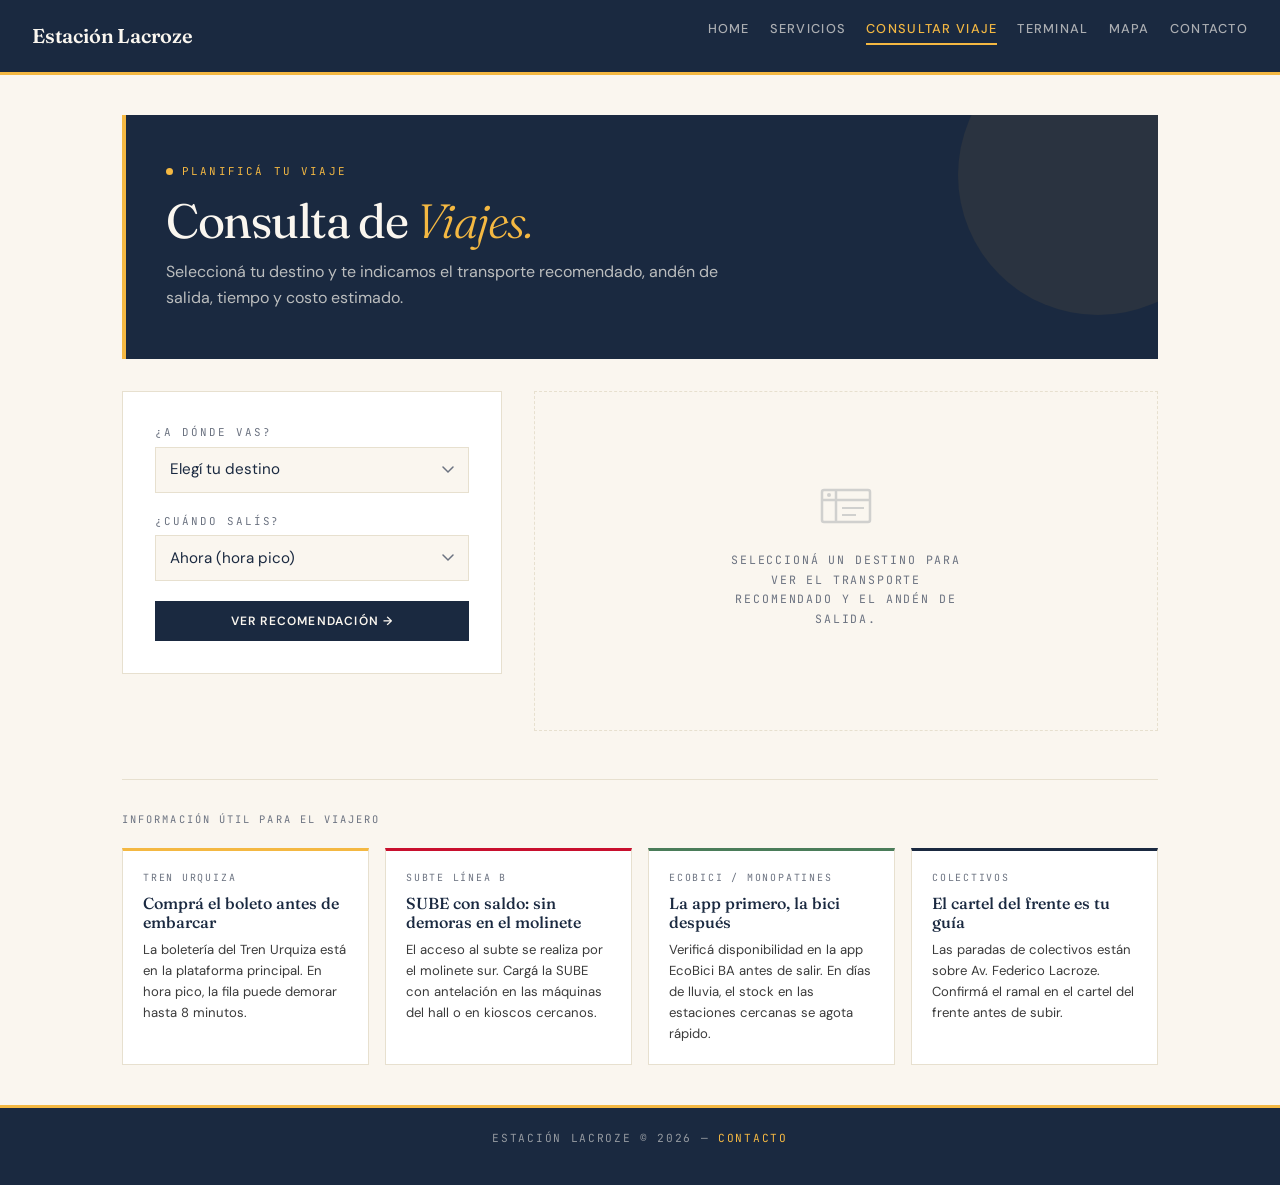
==== consulta-viajes.html @ 79a00d56 "entrega final: consulta de viajes, mapa, servicios terminal + diseño actualizado - nueva página cons" ====
<!DOCTYPE html>
<html lang="es">
<head>
    <meta charset="UTF-8">
    <meta name="viewport" content="width=device-width, initial-scale=1.0">
    <title>Consultar Viaje — Estación Lacroze</title>

    <link rel="preconnect" href="https://fonts.googleapis.com">
    <link rel="preconnect" href="https://fonts.gstatic.com" crossorigin>
    <link href="https://fonts.googleapis.com/css2?family=Fraunces:ital,opsz,wght@0,9..144,300;0,9..144,400;0,9..144,500;0,9..144,600;1,9..144,300;1,9..144,400&family=DM+Sans:wght@300;400;500;600&family=JetBrains+Mono:wght@400;500;600&display=swap" rel="stylesheet">
    <link href="https://cdn.jsdelivr.net/npm/bootstrap@5.3.3/dist/css/bootstrap.min.css" rel="stylesheet">
    <link rel="stylesheet" href="css/style.css">

    <style>
        /* ── LAYOUT CONSULTA ── */
        .consulta-layout {
            display: grid;
            grid-template-columns: 380px 1fr;
            gap: 2rem;
            align-items: start;
            margin-top: 2rem;
        }

        /* ── FORMULARIO ── */
        .form-consulta {
            background: #fff;
            border: 1px solid var(--line);
            padding: 2rem;
        }

        .form-consulta label {
            font-family: var(--mono);
            font-size: 0.68rem;
            text-transform: uppercase;
            letter-spacing: 0.18em;
            color: var(--muted);
            display: block;
            margin-bottom: 0.4rem;
        }

        .form-consulta select {
            width: 100%;
            padding: 0.65rem 0.9rem;
            border: 1px solid var(--line);
            background: var(--cream);
            font-family: var(--sans);
            font-size: 0.95rem;
            color: var(--navy);
            outline: none;
            margin-bottom: 1.25rem;
            border-radius: 0;
            appearance: none;
            -webkit-appearance: none;
            background-image: url("data:image/svg+xml,%3Csvg xmlns='http://www.w3.org/2000/svg' width='12' height='8' viewBox='0 0 12 8'%3E%3Cpath d='M1 1l5 5 5-5' stroke='%236B7280' stroke-width='1.5' fill='none' stroke-linecap='round'/%3E%3C/svg%3E");
            background-repeat: no-repeat;
            background-position: right 0.9rem center;
            padding-right: 2.5rem;
            cursor: pointer;
        }

        .form-consulta select:focus {
            border-color: var(--navy);
        }

        .btn-service {
            display: inline-block;
            padding: 0.7rem 1.5rem;
            background: var(--navy);
            color: var(--cream);
            font-family: var(--sans);
            font-size: 0.75rem;
            font-weight: 600;
            text-transform: uppercase;
            letter-spacing: 0.1em;
            text-decoration: none;
            border: none;
            cursor: pointer;
            width: 100%;
            transition: background 0.2s, color 0.2s;
        }

        .btn-service:hover,
        .btn-service:focus {
            background: var(--yellow);
            color: var(--navy);
            outline: none;
        }

        /* ── PANEL DERECHO: ESTADO VACÍO + RESULTADO ── */
        .resultado-panel {
            min-height: 340px;
        }

        /* Estado vacío */
        .estado-vacio {
            border: 1px dashed var(--line);
            display: flex;
            flex-direction: column;
            align-items: center;
            justify-content: center;
            text-align: center;
            padding: 3rem 2rem;
            min-height: 340px;
            gap: 1rem;
        }

        .estado-vacio-icon {
            width: 56px;
            height: 56px;
            opacity: 0.18;
        }

        .estado-vacio p {
            font-family: var(--mono);
            font-size: 0.72rem;
            text-transform: uppercase;
            letter-spacing: 0.16em;
            color: var(--muted);
            line-height: 1.7;
            max-width: 240px;
        }

        /* ── RESULT CARD ── */
        .result-card {
            background: #fff;
            border: 1px solid var(--line);
            border-left: 4px solid var(--result-accent, var(--yellow));
            padding: 2rem;
            opacity: 0;
            transform: translateY(12px);
            transition: opacity 0.35s ease, transform 0.35s ease;
            display: none;
        }

        .result-card.visible {
            opacity: 1;
            transform: translateY(0);
            display: block;
        }

        .result-badge {
            display: inline-block;
            padding: 0.3rem 0.85rem;
            font-family: var(--mono);
            font-size: 0.65rem;
            text-transform: uppercase;
            letter-spacing: 0.18em;
            font-weight: 600;
            color: #fff;
            margin-bottom: 1rem;
            border-radius: 100px;
        }

        .result-transport {
            font-family: var(--serif);
            font-size: 1.8rem;
            font-weight: 500;
            color: var(--navy);
            letter-spacing: -0.02em;
            margin-bottom: 0.25rem;
            line-height: 1.1;
        }

        .result-destino {
            font-family: var(--mono);
            font-size: 0.72rem;
            text-transform: uppercase;
            letter-spacing: 0.14em;
            color: var(--muted);
            margin-bottom: 1.5rem;
        }

        .result-grid {
            display: grid;
            grid-template-columns: repeat(auto-fit, minmax(140px, 1fr));
            gap: 0.85rem;
            margin: 1.25rem 0;
        }

        .result-stat {
            background: var(--cream);
            padding: 1rem;
            border: 1px solid var(--line);
        }

        .result-stat dt {
            font-family: var(--mono);
            font-size: 0.6rem;
            text-transform: uppercase;
            letter-spacing: 0.15em;
            color: var(--muted);
            margin-bottom: 0.4rem;
        }

        .result-stat dd {
            font-family: var(--serif);
            font-size: 1.3rem;
            color: var(--navy);
            font-weight: 500;
            line-height: 1.1;
        }

        .result-platform {
            display: flex;
            align-items: flex-start;
            gap: 0.75rem;
            background: var(--cream);
            border: 1px solid var(--line);
            padding: 1rem;
            margin-bottom: 1rem;
        }

        .result-platform svg {
            flex-shrink: 0;
            margin-top: 2px;
        }

        .result-platform-text {
            font-family: var(--mono);
            font-size: 0.78rem;
            color: var(--navy);
            letter-spacing: 0.05em;
            line-height: 1.5;
        }

        .result-platform-label {
            font-size: 0.62rem;
            text-transform: uppercase;
            letter-spacing: 0.18em;
            color: var(--muted);
            display: block;
            margin-bottom: 0.2rem;
        }

        .result-tip {
            background: var(--cream);
            border-left: 3px solid var(--yellow);
            padding: 0.85rem 1rem;
            font-size: 0.875rem;
            color: var(--ink-soft);
            margin-top: 1rem;
            line-height: 1.6;
        }

        .alert-pico {
            background: #fef7e6;
            border-left: 3px solid var(--yellow-dark, #D99A1F);
            padding: 0.7rem 1rem;
            font-family: var(--mono);
            font-size: 0.72rem;
            text-transform: uppercase;
            letter-spacing: 0.1em;
            color: var(--navy);
            margin-top: 0.75rem;
        }

        /* ── SEPARADOR SECCIÓN CONTEXTO ── */
        .seccion-contexto {
            margin-top: 3rem;
            padding-top: 2rem;
            border-top: 1px solid var(--line);
        }

        .seccion-contexto-label {
            font-family: var(--mono);
            font-size: 0.65rem;
            text-transform: uppercase;
            letter-spacing: 0.2em;
            color: var(--muted);
            margin-bottom: 1.25rem;
        }

        .tips-grid {
            display: grid;
            grid-template-columns: repeat(auto-fit, minmax(200px, 1fr));
            gap: 1rem;
        }

        .tip-item {
            background: #fff;
            border: 1px solid var(--line);
            border-top: 3px solid var(--line);
            padding: 1.25rem;
        }

        .tip-item.amarillo { border-top-color: var(--yellow); }
        .tip-item.rojo     { border-top-color: var(--red); }
        .tip-item.verde    { border-top-color: var(--green); }
        .tip-item.navy     { border-top-color: var(--navy); }

        .tip-item-label {
            font-family: var(--mono);
            font-size: 0.62rem;
            text-transform: uppercase;
            letter-spacing: 0.18em;
            color: var(--muted);
            margin-bottom: 0.5rem;
        }

        .tip-item h3 {
            font-family: var(--serif);
            font-size: 1rem;
            color: var(--navy);
            font-weight: 500;
            margin-bottom: 0.4rem;
            line-height: 1.2;
        }

        .tip-item p {
            font-size: 0.82rem;
            color: var(--ink-soft);
            line-height: 1.6;
            margin-bottom: 0;
        }

        /* ── RESPONSIVE ── */
        @media (max-width: 900px) {
            .consulta-layout {
                grid-template-columns: 1fr;
            }

            .resultado-panel {
                min-height: auto;
            }

            .estado-vacio {
                min-height: 200px;
                padding: 2rem;
            }
        }

        @media (max-width: 600px) {
            .result-grid {
                grid-template-columns: 1fr 1fr;
            }
        }

        /* ── REDUCED MOTION ── */
        @media (prefers-reduced-motion: reduce) {
            .result-card {
                transition: none;
            }

            .hero-eyebrow .pulse {
                animation: none;
            }
        }
    </style>
</head>
<body>

<header>
    <a class="logo" href="index.html">Estación Lacroze</a>
    <nav>
        <ul>
            <li><a href="index.html">Home</a></li>
            <li><a href="servicios.html">Servicios</a></li>
            <li><a href="consulta-viajes.html" class="active">Consultar Viaje</a></li>
            <li><a href="servicios-terminal.html">Terminal</a></li>
            <li><a href="mapa.html">Mapa</a></li>
            <li><a href="contacto.html">Contacto</a></li>
        </ul>
    </nav>
</header>

<main>

    <!-- HERO -->
    <div class="hero">
        <div class="hero-eyebrow"><span class="pulse"></span>Planificá tu viaje</div>
        <h1>Consulta de <em>Viajes.</em></h1>
        <p>Seleccioná tu destino y te indicamos el transporte recomendado, andén de salida, tiempo y costo estimado.</p>
    </div>

    <!-- LAYOUT PRINCIPAL -->
    <div class="consulta-layout">

        <!-- COLUMNA IZQUIERDA: FORMULARIO -->
        <div class="form-consulta">
            <form id="formConsulta" novalidate>

                <label for="destino">¿A dónde vas?</label>
                <select id="destino" name="destino" required>
                    <option value="" disabled selected>Elegí tu destino</option>
                    <option value="microcentro">Microcentro / Centro</option>
                    <option value="palermo">Palermo / Recoleta</option>
                    <option value="villa-crespo">Villa Crespo / Almagro</option>
                    <option value="colegiales">Colegiales / Belgrano</option>
                    <option value="gran-ba">Gran Buenos Aires (General)</option>
                    <option value="jose-leon-suarez">José León Suárez / Lemos</option>
                    <option value="william-morris">William Morris / Del Viso</option>
                    <option value="aeropuerto">Aeropuerto Ezeiza (EZE)</option>
                    <option value="aeroparque">Aeroparque Jorge Newbery (AEP)</option>
                    <option value="cercano">Destino cercano (hasta 3 km)</option>
                    <option value="taxi">Destino personalizado (taxi/remís)</option>
                </select>

                <label for="hora">¿Cuándo salís?</label>
                <select id="hora" name="hora">
                    <option value="pico">Ahora (hora pico)</option>
                    <option value="manana">Mañana temprano (6–9 hs)</option>
                    <option value="mediodia">Mediodía (12–15 hs)</option>
                    <option value="tarde-noche">Tarde-noche (19–23 hs)</option>
                </select>

                <button type="submit" class="btn-service">Ver recomendación →</button>

            </form>
        </div>

        <!-- COLUMNA DERECHA: RESULTADO -->
        <div class="resultado-panel">

            <!-- Estado vacío (visible por defecto) -->
            <div class="estado-vacio" id="estadoVacio">
                <svg class="estado-vacio-icon" viewBox="0 0 56 56" fill="none" xmlns="http://www.w3.org/2000/svg" aria-hidden="true">
                    <rect x="4" y="12" width="48" height="32" rx="2" stroke="#1A2940" stroke-width="2.5"/>
                    <line x1="4" y1="22" x2="52" y2="22" stroke="#1A2940" stroke-width="2.5"/>
                    <line x1="18" y1="12" x2="18" y2="44" stroke="#1A2940" stroke-width="2.5"/>
                    <circle cx="11" cy="17" r="2" fill="#1A2940"/>
                    <line x1="24" y1="30" x2="46" y2="30" stroke="#1A2940" stroke-width="2"/>
                    <line x1="24" y1="37" x2="38" y2="37" stroke="#1A2940" stroke-width="2"/>
                </svg>
                <p>Seleccioná un destino para ver el transporte recomendado y el andén de salida.</p>
            </div>

            <!-- Card de resultado (oculta hasta consulta) -->
            <div class="result-card" id="resultado" style="display:none" aria-live="polite">

                <!-- Badge transporte -->
                <span class="result-badge" id="resBadge"></span>

                <!-- Nombre del transporte -->
                <div class="result-transport" id="resTransport"></div>
                <div class="result-destino" id="resDestino"></div>

                <!-- Andén -->
                <div class="result-platform" id="resPlatform">
                    <svg width="20" height="20" viewBox="0 0 20 20" fill="none" xmlns="http://www.w3.org/2000/svg" aria-hidden="true">
                        <rect x="2" y="4" width="16" height="12" rx="1" stroke="#1A2940" stroke-width="1.5"/>
                        <line x1="2" y1="8" x2="18" y2="8" stroke="#1A2940" stroke-width="1.5"/>
                        <line x1="7" y1="4" x2="7" y2="16" stroke="#1A2940" stroke-width="1.5"/>
                    </svg>
                    <div>
                        <span class="result-platform-label">Andén / Acceso</span>
                        <div class="result-platform-text" id="resPlatformText"></div>
                    </div>
                </div>

                <!-- Grid de estadísticas -->
                <dl class="result-grid">
                    <div class="result-stat">
                        <dt>Tiempo estimado</dt>
                        <dd id="resTime"></dd>
                    </div>
                    <div class="result-stat">
                        <dt>Costo aprox.</dt>
                        <dd id="resCost"></dd>
                    </div>
                </dl>

                <!-- Tip -->
                <div class="result-tip" id="resTip"></div>

                <!-- Aviso hora pico (condicional) -->
                <div class="alert-pico" id="alertPico" style="display:none">
                    ⚑ Servicio con alta demanda. Considerá salir con 10 min de anticipación.
                </div>

            </div>

        </div><!-- /resultado-panel -->

    </div><!-- /consulta-layout -->

    <!-- SECCIÓN CONTEXTUAL: CONSEJOS GENERALES -->
    <div class="seccion-contexto">
        <div class="seccion-contexto-label">Información útil para el viajero</div>
        <div class="tips-grid">
            <div class="tip-item amarillo">
                <div class="tip-item-label">Tren Urquiza</div>
                <h3>Comprá el boleto antes de embarcar</h3>
                <p>La boletería del Tren Urquiza está en la plataforma principal. En hora pico, la fila puede demorar hasta 8 minutos.</p>
            </div>
            <div class="tip-item rojo">
                <div class="tip-item-label">Subte Línea B</div>
                <h3>SUBE con saldo: sin demoras en el molinete</h3>
                <p>El acceso al subte se realiza por el molinete sur. Cargá la SUBE con antelación en las máquinas del hall o en kioscos cercanos.</p>
            </div>
            <div class="tip-item verde">
                <div class="tip-item-label">Ecobici / Monopatines</div>
                <h3>La app primero, la bici después</h3>
                <p>Verificá disponibilidad en la app EcoBici BA antes de salir. En días de lluvia, el stock en las estaciones cercanas se agota rápido.</p>
            </div>
            <div class="tip-item navy">
                <div class="tip-item-label">Colectivos</div>
                <h3>El cartel del frente es tu guía</h3>
                <p>Las paradas de colectivos están sobre Av. Federico Lacroze. Confirmá el ramal en el cartel del frente antes de subir.</p>
            </div>
        </div>
    </div>

</main>

<footer>
    <p>Estación Lacroze &copy; 2026 &mdash; <a href="contacto.html">Contacto</a></p>
</footer>

<script src="https://cdn.jsdelivr.net/npm/bootstrap@5.3.3/dist/js/bootstrap.bundle.min.js"></script>

<script>
    const tripData = {
        microcentro: {
            label: 'Microcentro / Centro',
            transport: 'Subte Línea B',
            platform: 'Molinete sur — Acceso Subte',
            time: 23,
            cost: 250,
            accent: '#C8102E',
            tip: 'Dirección Leandro N. Alem. Frecuencia cada 5 min en hora pico.'
        },
        palermo: {
            label: 'Palermo / Recoleta',
            transport: 'Subte Línea B → transborde D',
            platform: 'Molinete sur — Acceso Subte',
            time: 32,
            cost: 250,
            accent: '#C8102E',
            tip: 'Bajá en Carlos Pellegrini y transbordá a la Línea D dirección Congreso de Tucumán.'
        },
        'villa-crespo': {
            label: 'Villa Crespo / Almagro',
            transport: 'Colectivo Líneas 39 / 65',
            platform: 'Parada colectivos — Av. Federico Lacroze',
            time: 18,
            cost: 250,
            accent: '#1A2940',
            tip: 'Línea 39 hacia Constitución o Línea 65 hacia Palermo.'
        },
        colegiales: {
            label: 'Colegiales / Belgrano',
            transport: 'Colectivo Líneas 42 / 151',
            platform: 'Parada colectivos — Av. Federico Lacroze (norte)',
            time: 12,
            cost: 250,
            accent: '#1A2940',
            tip: 'Múltiples líneas frecuentes hacia el norte. Verificá el cartel del colectivo.'
        },
        'gran-ba': {
            label: 'Gran Buenos Aires (General)',
            transport: 'Tren Urquiza',
            platform: 'Andén 1 o 2 — Plataforma Tren Urquiza',
            time: 45,
            cost: 350,
            accent: '#F4B842',
            tip: 'Consultá el cuadro de destinos en la pantalla del andén. Comprá el boleto en boletería.'
        },
        'jose-leon-suarez': {
            label: 'José León Suárez / Lemos',
            transport: 'Tren Urquiza',
            platform: 'Andén 1 — Plataforma Tren Urquiza',
            time: 38,
            cost: 350,
            accent: '#F4B842',
            tip: 'Ramal José León Suárez. Sale cada 20 min en hora pico.'
        },
        'william-morris': {
            label: 'William Morris / Del Viso',
            transport: 'Tren Urquiza',
            platform: 'Andén 2 — Plataforma Tren Urquiza',
            time: 55,
            cost: 350,
            accent: '#F4B842',
            tip: 'Ramal Migueletes o Del Viso. Verificar destino en pantalla del andén.'
        },
        aeropuerto: {
            label: 'Aeropuerto Ezeiza (EZE)',
            transport: 'Tren Urquiza → combinaciones',
            platform: 'Andén 1 — Plataforma Tren Urquiza',
            time: 90,
            cost: 3500,
            accent: '#F4B842',
            tip: 'Tren hasta Once, luego Aeropuerto Express o colectivo Ezeiza desde Liniers.'
        },
        aeroparque: {
            label: 'Aeroparque Jorge Newbery (AEP)',
            transport: 'Subte Línea B → taxi',
            platform: 'Molinete sur — Acceso Subte',
            time: 40,
            cost: 1200,
            accent: '#C8102E',
            tip: 'Bajá en Pasteur o Pueyrredón, tomá taxi hasta Aeroparque (~$900 adicionales).'
        },
        cercano: {
            label: 'Destino cercano (hasta 3 km)',
            transport: 'Ecobici / Monopatín eléctrico',
            platform: 'Estación Ecobici — Salida norte (Av. Lacroze)',
            time: 12,
            cost: 0,
            accent: '#4A7C59',
            tip: 'Gratis con SUBE o la app EcoBici BA. Ideal para distancias cortas en clima templado.'
        },
        taxi: {
            label: 'Destino personalizado (taxi/remís)',
            transport: 'Taxi / Remís oficial',
            platform: 'Parada oficial taxis — Lateral norte de la estación',
            time: null,
            cost: null,
            accent: '#4A6FA5',
            tip: 'Tarifa según taxímetro. Parada con control de tarifas. Pedí siempre comprobante.'
        }
    };

    const form        = document.getElementById('formConsulta');
    const selectDest  = document.getElementById('destino');
    const selectHora  = document.getElementById('hora');
    const estadoVacio = document.getElementById('estadoVacio');
    const resultado   = document.getElementById('resultado');
    const alertPico   = document.getElementById('alertPico');

    form.addEventListener('submit', function (e) {
        e.preventDefault();

        const key  = selectDest.value;
        const hora = selectHora.value;

        if (!key) {
            selectDest.focus();
            return;
        }

        const trip = tripData[key];
        if (!trip) return;

        // Formatear valores
        const timeStr = trip.time === null
            ? 'Variable según tráfico'
            : trip.time + ' min';

        let costStr;
        if (trip.cost === null) {
            costStr = 'Según taxímetro';
        } else if (trip.cost === 0) {
            costStr = 'Gratuito';
        } else {
            costStr = '$' + trip.cost.toLocaleString('es-AR');
        }

        // Inyectar datos
        document.getElementById('resBadge').textContent      = trip.transport;
        document.getElementById('resBadge').style.background = trip.accent;
        document.getElementById('resTransport').textContent  = trip.transport;
        document.getElementById('resDestino').textContent    = 'Destino: ' + trip.label;
        document.getElementById('resPlatformText').textContent = trip.platform;
        document.getElementById('resTime').textContent       = timeStr;
        document.getElementById('resCost').textContent       = costStr;
        document.getElementById('resTip').textContent        = trip.tip;

        // Color del borde izquierdo de la card
        resultado.style.setProperty('--result-accent', trip.accent);

        // Alerta hora pico
        const esPico = hora === 'pico' || hora === 'tarde-noche';
        alertPico.style.display = esPico ? 'block' : 'none';

        // Mostrar resultado, ocultar vacío
        estadoVacio.style.display = 'none';

        // Resetear animación
        resultado.style.display = 'block';
        resultado.classList.remove('visible');

        // Forzar reflow para que la transición se dispare
        void resultado.offsetWidth;
        resultado.classList.add('visible');

        // Scroll suave al resultado en mobile
        if (window.innerWidth <= 900) {
            resultado.scrollIntoView({ behavior: 'smooth', block: 'start' });
        }
    });
</script>

</body>
</html>
---- css/style.css ----
/* =============================================
   Estación Lacroze — Sistema de diseño
   Carpeta de Diseño · Consultora La Bo · 2026

   Paleta:
     #1A2940  Lacroze Navy   (primario)
     #F4B842  Urquiza Yellow (acento)
     #FAF6EF  Andén Cream    (fondo)
     #1A1A1A  Carbon         (texto)
     #C8102E  Subte Red      (Línea B)
     #4A7C59  Eco Green      (sustentable)
     #E7E0CF  Concrete       (bordes)

   Tipografías:
     Fraunces     — Display / títulos
     DM Sans      — Cuerpo / interfaz
     JetBrains Mono — Datos / horarios
   ============================================= */

:root {
    --navy:       #1A2940;
    --navy-soft:  #2D3E5C;
    --yellow:     #F4B842;
    --yellow-dark:#D99A1F;
    --cream:      #FAF6EF;
    --cream-alt:  #F2EDE0;
    --ink:        #1A1A1A;
    --ink-soft:   #3A3A3A;
    --muted:      #6B7280;
    --line:       #E7E0CF;
    --line-soft:  #EDE7D8;
    --red:        #C8102E;
    --green:      #4A7C59;

    --serif: 'Fraunces', Georgia, serif;
    --sans:  'DM Sans', 'Segoe UI', Arial, sans-serif;
    --mono:  'JetBrains Mono', 'Courier New', monospace;
}

*, *::before, *::after {
    box-sizing: border-box;
    margin: 0;
    padding: 0;
}

body {
    font-family: var(--sans);
    background-color: var(--cream);
    color: var(--ink);
    min-height: 100vh;
    display: flex;
    flex-direction: column;
    -webkit-font-smoothing: antialiased;
}

/* ── HEADER ── */
header {
    background-color: var(--navy);
    padding: 1rem 2rem;
    display: flex;
    align-items: center;
    justify-content: space-between;
    border-bottom: 3px solid var(--yellow);
}

header .logo {
    color: var(--cream);
    font-family: var(--serif);
    font-size: 1.25rem;
    font-weight: 600;
    letter-spacing: -0.01em;
    text-decoration: none;
    line-height: 1;
}

header nav ul {
    list-style: none;
    display: flex;
    gap: 1.25rem;
    flex-wrap: wrap;
}

header nav ul li a {
    color: rgba(250, 246, 239, 0.65);
    text-decoration: none;
    font-family: var(--sans);
    font-size: 0.8rem;
    font-weight: 500;
    text-transform: uppercase;
    letter-spacing: 0.1em;
    padding: 0.4rem 0;
    border-bottom: 2px solid transparent;
    transition: color 0.2s, border-color 0.2s;
}

header nav ul li a:hover,
header nav ul li a.active {
    color: var(--yellow);
    border-bottom-color: var(--yellow);
}

/* ── MAIN ── */
main {
    flex: 1;
    padding: 2.5rem 2rem;
    max-width: 1100px;
    width: 100%;
    margin: 0 auto;
}

main > h1 {
    font-family: var(--serif);
    font-size: 2.2rem;
    color: var(--navy);
    margin-bottom: 0.5rem;
    font-weight: 500;
    letter-spacing: -0.02em;
    line-height: 1.1;
}

main > p {
    font-size: 1rem;
    color: var(--ink-soft);
    margin-bottom: 1.5rem;
    line-height: 1.65;
}

/* ── HERO (index) ── */
.hero {
    background-color: var(--navy);
    color: var(--cream);
    padding: 3rem 2.5rem;
    margin-bottom: 2rem;
    border-left: 4px solid var(--yellow);
    position: relative;
    overflow: hidden;
}

.hero::after {
    content: '';
    position: absolute;
    right: -80px;
    top: -80px;
    width: 280px;
    height: 280px;
    border-radius: 50%;
    background: rgba(244, 184, 66, 0.07);
    pointer-events: none;
}

.hero-eyebrow {
    font-family: var(--mono);
    font-size: 0.68rem;
    text-transform: uppercase;
    letter-spacing: 0.2em;
    color: var(--yellow);
    margin-bottom: 1.1rem;
    display: flex;
    align-items: center;
    gap: 0.55rem;
}

.hero-eyebrow .pulse {
    display: inline-block;
    width: 7px;
    height: 7px;
    background: var(--yellow);
    border-radius: 50%;
    animation: pulse 2s infinite;
    flex-shrink: 0;
}

@keyframes pulse {
    0%, 100% { opacity: 1; }
    50%       { opacity: 0.25; }
}

.hero h1 {
    font-family: var(--serif);
    font-size: clamp(2rem, 5vw, 3rem);
    color: var(--cream);
    margin-bottom: 0.85rem;
    font-weight: 400;
    letter-spacing: -0.03em;
    line-height: 1;
}

.hero h1 em {
    font-style: italic;
    font-weight: 300;
    color: var(--yellow);
}

.hero p {
    font-size: 1rem;
    color: rgba(250, 246, 239, 0.72);
    max-width: 580px;
    margin-bottom: 0;
    line-height: 1.65;
}

/* ── CARDS (servicios) ── */
.cards-grid {
    display: grid;
    grid-template-columns: repeat(auto-fit, minmax(200px, 1fr));
    gap: 1.25rem;
    margin-top: 2rem;
}

.card {
    background-color: #fff;
    border: 1px solid var(--line);
    border-radius: 0;
    padding: 1.25rem;
    display: flex;
    flex-direction: column;
    gap: 0.6rem;
    transition: box-shadow 0.2s, transform 0.2s;
    position: relative;
    border-top: 3px solid var(--yellow);
}

.card:hover {
    box-shadow: 0 6px 24px rgba(26, 41, 64, 0.1);
    transform: translateY(-3px);
}

.card img {
    margin: -1.25rem -1.25rem 0.75rem;
    width: calc(100% + 2.5rem);
    height: 160px;
    object-fit: cover;
    display: block;
}

.card h2 {
    font-family: var(--serif);
    font-size: 1.1rem;
    color: var(--navy);
    font-weight: 600;
}

.card p {
    font-size: 0.875rem;
    color: var(--muted);
    margin-bottom: 0;
    flex: 1;
    line-height: 1.55;
}

.card a {
    display: inline-block;
    margin-top: auto;
    padding: 0.5rem 1rem;
    background-color: var(--navy);
    color: var(--cream);
    text-decoration: none;
    font-family: var(--sans);
    font-size: 0.75rem;
    font-weight: 600;
    text-transform: uppercase;
    letter-spacing: 0.1em;
    text-align: center;
    transition: background-color 0.2s, color 0.2s;
}

.card a:hover {
    background-color: var(--yellow);
    color: var(--navy);
}

/* ── CARRUSEL ── */
.carousel {
    position: relative;
    width: 100%;
    overflow: hidden;
    margin-bottom: 2rem;
    background-color: var(--navy);
}

.carousel-track {
    display: flex;
    transition: transform 0.5s ease;
}

.carousel-slide {
    min-width: 100%;
    position: relative;
}

.carousel-slide img {
    width: 100%;
    height: 420px;
    object-fit: cover;
    display: block;
    opacity: 0.78;
}

.carousel-caption {
    position: absolute;
    bottom: 0;
    left: 0;
    right: 0;
    background: linear-gradient(transparent, rgba(26, 41, 64, 0.92));
    color: var(--cream);
    padding: 2.5rem 1.75rem 1.5rem;
}

.carousel-caption h2 {
    font-family: var(--serif);
    font-size: 1.7rem;
    margin-bottom: 0.3rem;
    font-weight: 400;
    letter-spacing: -0.02em;
    line-height: 1;
}

.carousel-caption p {
    font-family: var(--mono);
    font-size: 0.7rem;
    text-transform: uppercase;
    letter-spacing: 0.15em;
    color: rgba(250, 246, 239, 0.6);
    margin-bottom: 0;
}

.carousel-btn {
    position: absolute;
    top: 50%;
    transform: translateY(-50%);
    background-color: rgba(26, 41, 64, 0.75);
    color: var(--cream);
    border: none;
    padding: 0.9rem 1.1rem;
    font-size: 1.3rem;
    cursor: pointer;
    border-radius: 0;
    transition: background-color 0.2s, color 0.2s;
    z-index: 10;
}

.carousel-btn:hover {
    background-color: var(--yellow);
    color: var(--navy);
}

.carousel-btn.prev { left: 0; }
.carousel-btn.next { right: 0; }

.carousel-dots {
    position: absolute;
    bottom: 1rem;
    right: 1.25rem;
    display: flex;
    gap: 0.4rem;
}

.carousel-dots button {
    width: 8px;
    height: 8px;
    border-radius: 50%;
    border: none;
    background-color: rgba(250, 246, 239, 0.35);
    cursor: pointer;
    padding: 0;
    transition: background-color 0.2s;
}

.carousel-dots button.active {
    background-color: var(--yellow);
}

/* ── PAGE HERO (páginas internas) ── */
.page-hero {
    padding: 2.25rem 2.5rem;
    background: linear-gradient(135deg, var(--cream-alt) 0%, #e8dfc8 100%);
    border-bottom: 1px solid var(--line);
    border-left: 4px solid var(--yellow);
    margin-bottom: 0;
}

.page-hero.linea-b {
    border-left-color: var(--red);
}

.line-badge {
    display: inline-flex;
    align-items: center;
    gap: 0.5rem;
    padding: 0.35rem 0.9rem;
    background: var(--yellow);
    color: var(--navy);
    font-family: var(--mono);
    font-size: 0.65rem;
    font-weight: 700;
    text-transform: uppercase;
    letter-spacing: 0.18em;
    border-radius: 100px;
    margin-bottom: 1rem;
}

.line-badge.red {
    background: var(--red);
    color: white;
}

.line-badge::before {
    content: '';
    width: 7px;
    height: 7px;
    background: rgba(255, 255, 255, 0.5);
    border-radius: 50%;
    flex-shrink: 0;
}

.page-hero h1 {
    font-family: var(--serif);
    font-size: 2.6rem;
    color: var(--navy);
    letter-spacing: -0.03em;
    line-height: 1;
    margin-bottom: 0.75rem;
    font-weight: 500;
}

.page-hero > p {
    color: var(--ink-soft);
    max-width: 580px;
    line-height: 1.65;
    font-size: 1rem;
}

/* ── SERVICIO INDIVIDUAL ── */
.servicio-detalle {
    background-color: #fff;
    border: 1px solid var(--line);
    padding: 2rem;
    margin-top: 1.5rem;
}

.servicio-detalle h2 {
    font-family: var(--serif);
    color: var(--yellow-dark);
    margin-bottom: 0.75rem;
    font-size: 1.4rem;
    font-weight: 600;
}

/* ── SECCIONES CON IMAGEN ── */
.seccion {
    margin-top: 2.5rem;
}

.seccion h2 {
    font-family: var(--serif);
    font-size: 1.5rem;
    color: var(--navy);
    margin-bottom: 1rem;
    padding-bottom: 0.4rem;
    border-bottom: 3px solid var(--yellow);
    display: inline-block;
    font-weight: 500;
    letter-spacing: -0.01em;
}

.seccion-media {
    display: flex;
    gap: 2rem;
    align-items: flex-start;
    background-color: #fff;
    border: 1px solid var(--line);
    padding: 1.5rem;
    margin-top: 1rem;
}

.seccion-media.reverse {
    flex-direction: row-reverse;
}

.seccion-media img {
    width: 45%;
    max-width: 480px;
    object-fit: cover;
    flex-shrink: 0;
}

.seccion-media .texto {
    flex: 1;
}

.seccion-media .texto p {
    margin-bottom: 1rem;
    line-height: 1.7;
    color: var(--ink-soft);
    font-size: 0.975rem;
}

.seccion-media .texto p:last-child {
    margin-bottom: 0;
}

.seccion-galeria {
    display: grid;
    grid-template-columns: 1fr 1fr;
    gap: 1rem;
    margin-top: 1rem;
}

.seccion-galeria img {
    width: 100%;
    object-fit: cover;
    height: 260px;
}

.seccion-galeria .texto {
    background-color: #fff;
    border: 1px solid var(--line);
    padding: 1.5rem;
    display: flex;
    flex-direction: column;
    justify-content: center;
}

.seccion-galeria .texto p {
    margin-bottom: 1rem;
    line-height: 1.7;
    color: var(--ink-soft);
    font-size: 0.975rem;
}

.seccion-galeria .texto p:last-child {
    margin-bottom: 0;
}

.recorrido-img {
    width: 100%;
    background-color: #fff;
    border: 1px solid var(--line);
    padding: 1.5rem;
    margin-top: 1rem;
    text-align: center;
}

.recorrido-img img {
    max-width: 100%;
    height: auto;
    display: block;
    margin: 0 auto 1.25rem;
}

.recorrido-img p {
    text-align: left;
    line-height: 1.7;
    color: var(--ink-soft);
    font-size: 0.975rem;
}

/* ── FORMAS DE PAGO ── */
.formas-pago {
    background-color: #fff;
    border: 1px solid var(--line);
    padding: 1.5rem;
    margin-top: 1rem;
}

.formas-pago > p {
    color: var(--ink-soft);
    font-size: 0.975rem;
}

.formas-pago ul {
    list-style: none;
    display: grid;
    grid-template-columns: repeat(auto-fit, minmax(200px, 1fr));
    gap: 1rem;
    margin-top: 1rem;
}

.formas-pago ul li {
    background-color: var(--cream);
    border-left: 3px solid var(--yellow);
    padding: 0.85rem 1rem;
    font-family: var(--sans);
    font-weight: 600;
    color: var(--navy);
    line-height: 1.5;
    font-size: 0.9rem;
}

.formas-pago ul li span {
    display: block;
    font-size: 0.82rem;
    font-weight: 400;
    color: var(--muted);
    margin-top: 0.25rem;
    font-family: var(--sans);
    line-height: 1.45;
}

/* ── PARADAS (Línea B) ── */
.paradas-list {
    display: flex;
    flex-direction: column;
    background-color: #fff;
    border: 1px solid var(--line);
    padding: 1.5rem;
    margin-top: 1rem;
    gap: 0;
}

.parada {
    display: flex;
    align-items: center;
    gap: 1rem;
    padding: 0.6rem 0;
    border-bottom: 1px solid var(--line-soft);
    font-family: var(--mono);
    font-size: 0.78rem;
    color: var(--ink-soft);
    letter-spacing: 0.04em;
}

.parada:last-child {
    border-bottom: none;
}

.parada::before {
    content: '';
    width: 10px;
    height: 10px;
    border-radius: 50%;
    background: var(--yellow);
    border: 2px solid var(--navy);
    flex-shrink: 0;
}

.parada.terminal {
    font-weight: 600;
    color: var(--navy);
}

.parada.terminal::before {
    background: var(--navy);
    border-color: var(--navy);
}

.parada.linea-b::before {
    background: var(--red);
    border-color: var(--red);
}

.parada.linea-b.terminal::before {
    background: var(--navy);
}

/* ── CONTACTO ── */
.contacto-info {
    background-color: #fff;
    border: 1px solid var(--line);
    padding: 2rem;
    margin-top: 1.5rem;
    max-width: 520px;
}

.contacto-info p {
    margin-bottom: 0.75rem;
    color: var(--ink-soft);
    line-height: 1.65;
    font-size: 0.975rem;
}

/* ── FOOTER ── */
footer {
    background-color: var(--navy);
    color: rgba(250, 246, 239, 0.55);
    text-align: center;
    padding: 1.4rem 2rem;
    font-family: var(--mono);
    font-size: 0.7rem;
    text-transform: uppercase;
    letter-spacing: 0.15em;
    border-top: 3px solid var(--yellow);
}

footer a {
    color: var(--yellow);
    text-decoration: none;
}

footer a:hover {
    color: var(--yellow-dark);
}

/* ── RESPONSIVE ── */
@media (max-width: 768px) {
    header {
        flex-direction: column;
        gap: 0.75rem;
        padding: 1rem;
    }

    header nav ul {
        gap: 1.25rem;
    }

    .hero {
        padding: 2rem 1.25rem;
    }

    .hero h1 {
        font-size: 2rem;
    }

    .carousel-slide img {
        height: 260px;
    }

    .seccion-media {
        flex-direction: column;
    }

    .seccion-media img {
        width: 100%;
        max-width: 100%;
    }

    .seccion-galeria {
        grid-template-columns: 1fr;
    }

    .page-hero {
        padding: 1.5rem 1.25rem;
    }

    .page-hero h1 {
        font-size: 2rem;
    }

    .cards-grid {
        grid-template-columns: 1fr 1fr;
    }
}

@media (max-width: 480px) {
    .cards-grid {
        grid-template-columns: 1fr;
    }
}
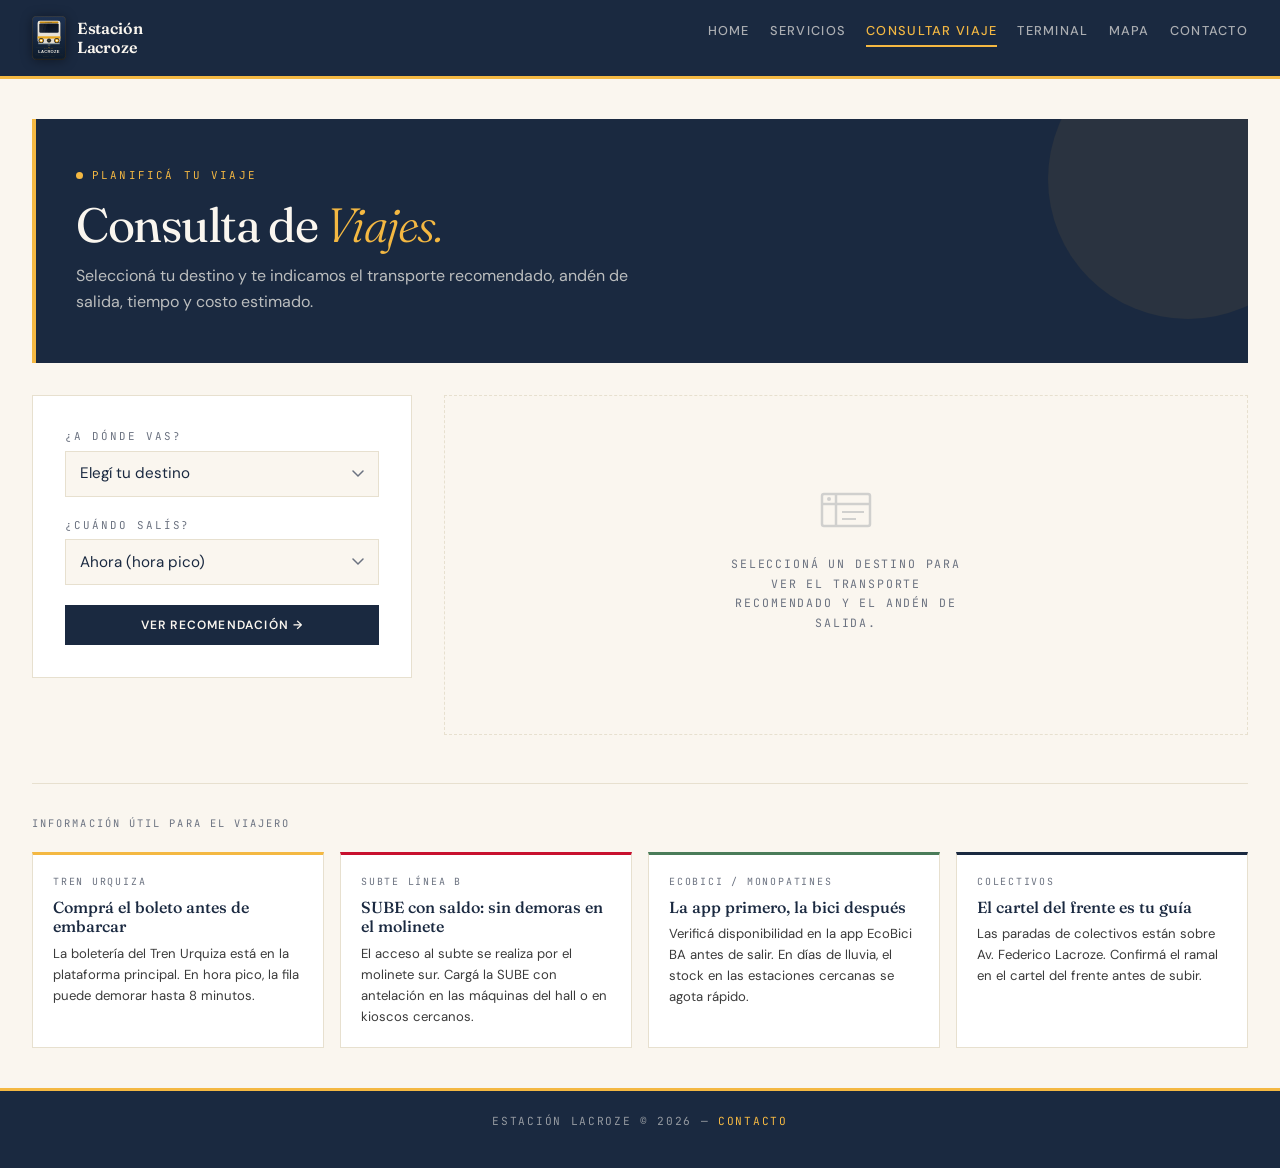
==== commit 93837763: "diseño: logo SVG, consistencia visual entre páginas y mejor layout desktop - Agrega img/logo.svg (ba" ====
--- a/consulta-viajes.html
+++ b/consulta-viajes.html
@@ -350,7 +350,10 @@
 <body>
 
 <header>
-    <a class="logo" href="index.html">Estación Lacroze</a>
+    <a class="logo" href="index.html">
+        <img src="img/logo.svg" alt="Estación Lacroze">
+        <span>Estación<br>Lacroze</span>
+    </a>
     <nav>
         <ul>
             <li><a href="index.html">Home</a></li>
--- a/css/style.css
+++ b/css/style.css
@@ -64,13 +64,27 @@
 }
 
 header .logo {
+    display: flex;
+    align-items: center;
+    gap: 0.7rem;
+    text-decoration: none;
+    flex-shrink: 0;
+}
+
+header .logo img {
+    height: 44px;
+    width: auto;
+    display: block;
+    filter: drop-shadow(0 1px 6px rgba(0,0,0,0.4));
+}
+
+header .logo span {
     color: var(--cream);
     font-family: var(--serif);
-    font-size: 1.25rem;
+    font-size: 1rem;
     font-weight: 600;
     letter-spacing: -0.01em;
-    text-decoration: none;
-    line-height: 1;
+    line-height: 1.2;
 }
 
 header nav ul {
@@ -103,7 +117,7 @@
 main {
     flex: 1;
     padding: 2.5rem 2rem;
-    max-width: 1100px;
+    max-width: 1280px;
     width: 100%;
     margin: 0 auto;
 }
@@ -691,6 +705,301 @@
     color: var(--yellow-dark);
 }
 
+/* ── STATS ROW (page heroes) ── */
+.stats-row {
+    display: flex;
+    gap: 0;
+    border-top: 1px solid rgba(26, 41, 64, 0.12);
+    margin-top: 1.75rem;
+}
+
+.stat-item {
+    flex: 1;
+    padding: 1rem 1.25rem 0;
+    border-right: 1px solid rgba(26, 41, 64, 0.1);
+}
+
+.stat-item:last-child {
+    border-right: none;
+}
+
+.stat-item strong {
+    display: block;
+    font-family: var(--mono);
+    font-size: 1.45rem;
+    font-weight: 600;
+    color: var(--navy);
+    line-height: 1;
+    margin-bottom: 0.3rem;
+    font-variant-numeric: tabular-nums;
+}
+
+.stat-item span {
+    font-family: var(--mono);
+    font-size: 0.65rem;
+    text-transform: uppercase;
+    letter-spacing: 0.15em;
+    color: var(--muted);
+}
+
+/* ── CONTENT + SIDEBAR GRID ── */
+.content-sidebar {
+    display: grid;
+    grid-template-columns: 1fr 300px;
+    gap: 2rem;
+    align-items: start;
+    margin-top: 1rem;
+}
+
+/* ── INFO TABLE (ficha técnica dark) ── */
+.info-table-wrap {
+    background: var(--navy);
+    overflow: hidden;
+}
+
+.info-table-wrap h3 {
+    background: var(--yellow);
+    color: var(--navy);
+    padding: 0.75rem 1.25rem;
+    font-family: var(--mono);
+    font-size: 0.65rem;
+    font-weight: 700;
+    text-transform: uppercase;
+    letter-spacing: 0.18em;
+    margin-bottom: 0;
+}
+
+.info-table {
+    width: 100%;
+    border-collapse: collapse;
+    font-family: var(--mono);
+    font-size: 0.78rem;
+}
+
+.info-table tr {
+    border-bottom: 1px solid rgba(255, 255, 255, 0.07);
+}
+
+.info-table tr:last-child {
+    border-bottom: none;
+}
+
+.info-table td {
+    padding: 0.72rem 1.25rem;
+}
+
+.info-table td:first-child {
+    color: rgba(250, 246, 239, 0.45);
+    text-transform: uppercase;
+    letter-spacing: 0.06em;
+    font-size: 0.65rem;
+    font-weight: 600;
+    width: 42%;
+}
+
+.info-table td:last-child {
+    color: var(--cream);
+    font-weight: 500;
+}
+
+/* ── ALERT BOX ── */
+.alerta {
+    background: #fffaed;
+    border-left: 3px solid var(--yellow);
+    padding: 1rem 1.25rem;
+    margin-top: 1rem;
+    font-size: 0.9rem;
+    line-height: 1.65;
+    color: var(--ink-soft);
+}
+
+.alerta strong {
+    color: var(--ink);
+}
+
+/* ── FREQUENCY CARDS GRID ── */
+.freq-grid {
+    display: grid;
+    grid-template-columns: repeat(auto-fit, minmax(170px, 1fr));
+    gap: 1rem;
+    margin-top: 1rem;
+}
+
+.freq-card {
+    background: white;
+    border: 1px solid var(--line);
+    border-top: 3px solid var(--yellow);
+    padding: 1.25rem;
+    text-align: center;
+}
+
+.freq-card h4 {
+    font-family: var(--mono);
+    font-size: 0.65rem;
+    text-transform: uppercase;
+    letter-spacing: 0.15em;
+    color: var(--muted);
+    margin-bottom: 0.6rem;
+}
+
+.freq-card strong {
+    display: block;
+    font-family: var(--mono);
+    font-size: 1.2rem;
+    color: var(--navy);
+    font-weight: 600;
+    margin-bottom: 0.4rem;
+    line-height: 1.2;
+    font-variant-numeric: tabular-nums;
+}
+
+.freq-card p {
+    font-size: 0.78rem;
+    color: var(--muted);
+    margin-bottom: 0;
+    line-height: 1.45;
+}
+
+/* ── FEATURE CARDS GRID ── */
+.feature-grid {
+    display: grid;
+    grid-template-columns: repeat(auto-fit, minmax(240px, 1fr));
+    gap: 1rem;
+    margin-top: 1rem;
+}
+
+.feature-card {
+    background: white;
+    border: 1px solid var(--line);
+    padding: 1.25rem;
+}
+
+.feature-card h3 {
+    font-family: var(--serif);
+    font-size: 1rem;
+    color: var(--navy);
+    margin-bottom: 0.5rem;
+    font-weight: 600;
+    padding-bottom: 0.5rem;
+    border-bottom: 2px solid var(--yellow);
+    display: inline-block;
+}
+
+.feature-card ul {
+    list-style: none;
+    padding: 0;
+    margin-top: 0.5rem;
+}
+
+.feature-card ul li {
+    font-size: 0.875rem;
+    color: var(--ink-soft);
+    padding: 0.4rem 0 0.4rem 1rem;
+    border-bottom: 1px solid var(--line-soft);
+    position: relative;
+    line-height: 1.45;
+}
+
+.feature-card ul li:last-child {
+    border-bottom: none;
+}
+
+.feature-card ul li::before {
+    content: '›';
+    color: var(--yellow-dark);
+    font-weight: 700;
+    position: absolute;
+    left: 0;
+}
+
+/* ── LINE CHIPS (colectivos) ── */
+.line-chips {
+    display: flex;
+    flex-wrap: wrap;
+    gap: 0.5rem;
+    margin-top: 1rem;
+}
+
+.line-chip {
+    background: var(--yellow);
+    color: var(--navy);
+    font-family: var(--mono);
+    font-weight: 700;
+    font-size: 0.85rem;
+    padding: 0.45rem 0.9rem;
+    min-width: 48px;
+    text-align: center;
+    letter-spacing: 0.02em;
+    display: inline-block;
+    font-variant-numeric: tabular-nums;
+}
+
+/* ── TABLE SCROLL WRAPPER ── */
+.table-scroll {
+    overflow-x: auto;
+    border: 1px solid var(--line);
+    margin-top: 1rem;
+}
+
+.tabla-datos {
+    width: 100%;
+    border-collapse: collapse;
+    font-family: var(--mono);
+    font-size: 0.8rem;
+    min-width: 480px;
+    font-variant-numeric: tabular-nums;
+}
+
+.tabla-datos thead tr {
+    background: var(--navy);
+    color: var(--cream);
+}
+
+.tabla-datos th {
+    padding: 0.75rem 1rem;
+    font-size: 0.68rem;
+    font-weight: 700;
+    text-transform: uppercase;
+    letter-spacing: 0.08em;
+    text-align: left;
+}
+
+.tabla-datos th:first-child {
+    background: var(--yellow);
+    color: var(--navy);
+}
+
+.tabla-datos td {
+    padding: 0.65rem 1rem;
+    color: var(--ink-soft);
+    border-bottom: 1px solid var(--line-soft);
+}
+
+.tabla-datos td:first-child {
+    font-weight: 600;
+    color: var(--ink);
+}
+
+.tabla-datos tbody tr:hover {
+    background: var(--cream-alt);
+}
+
+.tabla-datos tr.pico td {
+    color: var(--navy);
+    font-weight: 600;
+    background: rgba(244, 184, 66, 0.1);
+}
+
+/* ── NOTA MONO ── */
+.nota-mono {
+    font-family: var(--mono);
+    font-size: 0.68rem;
+    color: var(--muted);
+    text-transform: uppercase;
+    letter-spacing: 0.08em;
+    margin-top: 0.6rem;
+}
+
 /* ── RESPONSIVE ── */
 @media (max-width: 768px) {
     header {
@@ -739,6 +1048,30 @@
     .cards-grid {
         grid-template-columns: 1fr 1fr;
     }
+
+    .content-sidebar {
+        grid-template-columns: 1fr;
+    }
+
+    .stats-row {
+        flex-wrap: wrap;
+    }
+
+    .stat-item {
+        min-width: 50%;
+        border-right: none;
+        padding-bottom: 1rem;
+        border-bottom: 1px solid rgba(26, 41, 64, 0.1);
+    }
+
+    .stat-item:nth-child(odd) {
+        border-right: 1px solid rgba(26, 41, 64, 0.1);
+    }
+
+    .stat-item:last-child,
+    .stat-item:nth-last-child(-n+2):nth-child(odd) ~ .stat-item {
+        border-bottom: none;
+    }
 }
 
 @media (max-width: 480px) {
